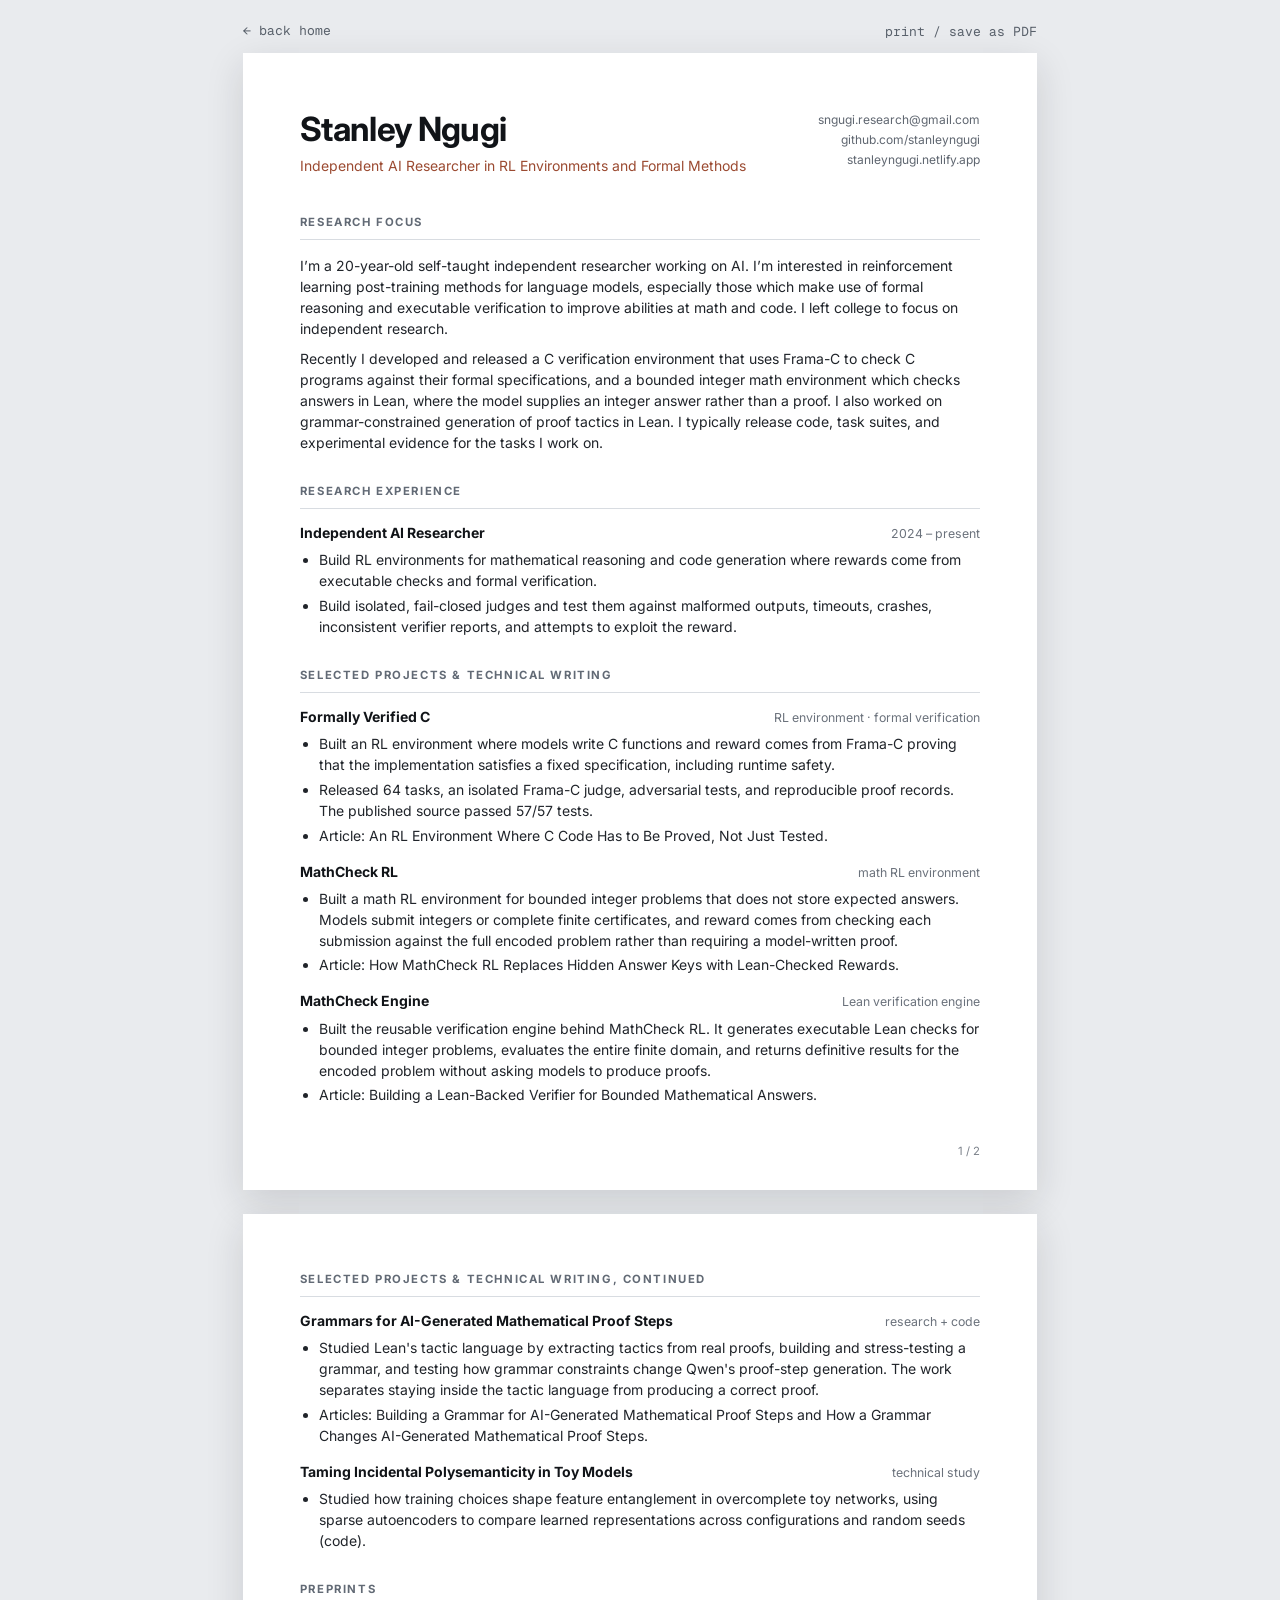
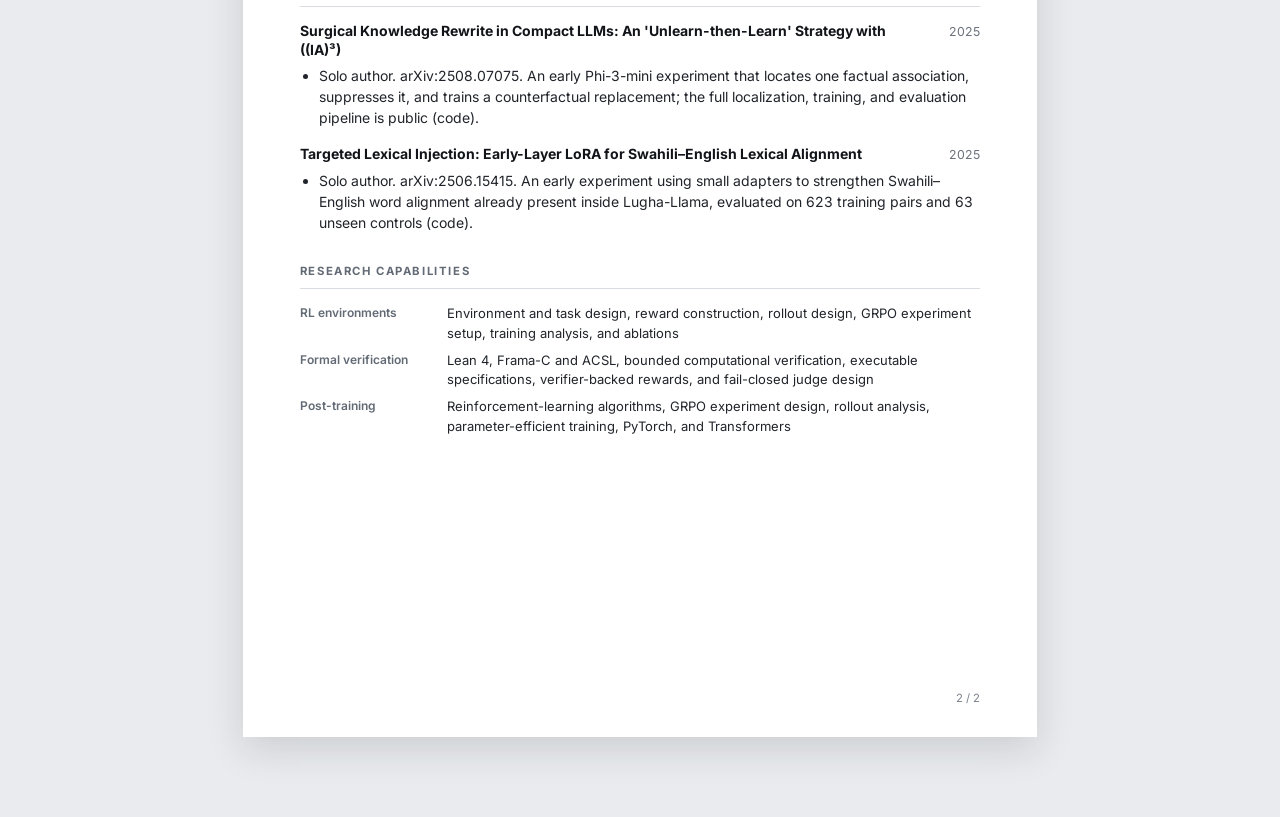
==== cv.html @ ce9c6d9e "Add approved CV introduction and accessible email copy feedback" ====
<!DOCTYPE html>
<html lang="en">
<head>
    <meta charset="UTF-8">
    <meta name="viewport" content="width=device-width, initial-scale=1.0">
    <title>CV - Stanley Ngugi</title>
    <meta name="description" content="Curriculum vitae of Stanley Ngugi, researcher working on AI for formal methods and reinforcement learning environments.">
    <link rel="icon" href="/favicon.svg" type="image/svg+xml">
    <link rel="preconnect" href="https://fonts.googleapis.com">
    <link rel="preconnect" href="https://fonts.gstatic.com" crossorigin>
    <link href="https://fonts.googleapis.com/css2?family=Geist+Mono:wght@400;500;600;700&family=Inter:wght@400;500;600;700&display=swap" rel="stylesheet">
    <link rel="stylesheet" href="/styles.css">
</head>
<body class="cv-body">
    <nav class="cv-toolbar no-print" aria-label="CV actions">
        <a href="/">← back home</a>
        <button class="print-btn" onclick="window.print()">print / save as PDF</button>
    </nav>

    <main class="cv-document">
            <article class="cv-page cv-sheet" data-page="1 / 2">
                <div class="cv-topbar">
                    <div>
                        <div class="cv-name">Stanley Ngugi</div>
                        <div class="cv-role">Independent AI Researcher in RL Environments and Formal Methods</div>
                    </div>
                    <div class="cv-contact">
                        sngugi.research@gmail.com<br>
                        <a href="https://github.com/stanleyngugi">github.com/stanleyngugi</a><br>
                        <a href="https://stanleyngugi.netlify.app">stanleyngugi.netlify.app</a>
                    </div>
                </div>

                <section class="cv-section">
                    <h2>Research Focus</h2>
                    <p>
                        I’m a 20-year-old self-taught independent researcher working on AI. I’m interested in reinforcement learning post-training methods for language models, especially those which make use of formal reasoning and executable verification to improve abilities at math and code. I left college to focus on independent research.
                    </p>
                    <p>
                        Recently I developed and released a C verification environment that uses Frama-C to check C programs against their formal specifications, and a bounded integer math environment which checks answers in Lean, where the model supplies an integer answer rather than a proof. I also worked on grammar-constrained generation of proof tactics in Lean. I typically release code, task suites, and experimental evidence for the tasks I work on.
                    </p>
                </section>

                <section class="cv-section">
                    <h2>Research Experience</h2>
                    <div class="cv-item">
                        <div class="cv-item-head">
                            <span class="cv-item-title">Independent AI Researcher</span>
                            <span class="cv-item-sub">2024 – present</span>
                        </div>
                        <ul>
                            <li>Build RL environments for mathematical reasoning and code generation where rewards come from executable checks and formal verification.</li>
                            <li>Build isolated, fail-closed judges and test them against malformed outputs, timeouts, crashes, inconsistent verifier reports, and attempts to exploit the reward.</li>
                        </ul>
                    </div>
                </section>

                <section class="cv-section">
                    <h2>Selected Projects &amp; Technical Writing</h2>
                    <div class="cv-item">
                        <div class="cv-item-head">
                            <span class="cv-item-title"><a href="https://github.com/stanleyngugi/formally-verified-code-rl">Formally Verified C</a></span>
                            <span class="cv-item-sub">RL environment · formal verification</span>
                        </div>
                        <ul>
                            <li>Built an RL environment where models write C functions and reward comes from Frama-C proving that the implementation satisfies a fixed specification, including runtime safety.</li>
                            <li>Released 64 tasks, an isolated Frama-C judge, adversarial tests, and reproducible proof records. The published source passed 57/57 tests.</li>
                            <li>Article: <a href="https://stanleyngugi.netlify.app/posts/formally-verified-c">An RL Environment Where C Code Has to Be Proved, Not Just Tested</a>.</li>
                        </ul>
                    </div>
                    <div class="cv-item">
                        <div class="cv-item-head">
                            <span class="cv-item-title"><a href="https://github.com/stanleyngugi/mathcheck-rl">MathCheck RL</a></span>
                            <span class="cv-item-sub">math RL environment</span>
                        </div>
                        <ul>
                            <li>Built a math RL environment for bounded integer problems that does not store expected answers. Models submit integers or complete finite certificates, and reward comes from checking each submission against the full encoded problem rather than requiring a model-written proof.</li>
                            <li>Article: <a href="https://stanleyngugi.netlify.app/posts/mathcheck-rl">How MathCheck RL Replaces Hidden Answer Keys with Lean-Checked Rewards</a>.</li>
                        </ul>
                    </div>
                    <div class="cv-item">
                        <div class="cv-item-head">
                            <span class="cv-item-title"><a href="https://github.com/stanleyngugi/mathcheck-engine">MathCheck Engine</a></span>
                            <span class="cv-item-sub">Lean verification engine</span>
                        </div>
                        <ul>
                            <li>Built the reusable verification engine behind MathCheck RL. It generates executable Lean checks for bounded integer problems, evaluates the entire finite domain, and returns definitive results for the encoded problem without asking models to produce proofs.</li>
                            <li>Article: <a href="https://stanleyngugi.netlify.app/posts/mathcheck-engine">Building a Lean-Backed Verifier for Bounded Mathematical Answers</a>.</li>
                        </ul>
                    </div>
                </section>
            </article>

            <article class="cv-page cv-sheet" data-page="2 / 2">
                <section class="cv-section cv-section-first">
                    <h2>Selected Projects &amp; Technical Writing, continued</h2>
                    <div class="cv-item">
                        <div class="cv-item-head">
                            <span class="cv-item-title"><a href="https://github.com/stanleyngugi/ai-proof-grammars">Grammars for AI-Generated Mathematical Proof Steps</a></span>
                            <span class="cv-item-sub">research + code</span>
                        </div>
                        <ul>
                            <li>Studied Lean's tactic language by extracting tactics from real proofs, building and stress-testing a grammar, and testing how grammar constraints change Qwen's proof-step generation. The work separates staying inside the tactic language from producing a correct proof.</li>
                            <li>Articles: <a href="https://stanleyngugi.netlify.app/posts/2026-08-22-lean-tactic-language-cfg.html">Building a Grammar for AI-Generated Mathematical Proof Steps</a> and <a href="https://stanleyngugi.netlify.app/posts/2026-08-22-grammar-constrained-decoding-lean.html">How a Grammar Changes AI-Generated Mathematical Proof Steps</a>.</li>
                        </ul>
                    </div>
                    <div class="cv-item">
                        <div class="cv-item-head">
                            <span class="cv-item-title"><a href="https://stanleyngugi.netlify.app/posts/taming_polysemanticity.html">Taming Incidental Polysemanticity in Toy Models</a></span>
                            <span class="cv-item-sub">technical study</span>
                        </div>
                        <ul>
                            <li>Studied how training choices shape feature entanglement in overcomplete toy networks, using sparse autoencoders to compare learned representations across configurations and random seeds (<a href="https://github.com/stanleyngugi/taming_polysemanticity">code</a>).</li>
                        </ul>
                    </div>
                </section>

                <section class="cv-section">
                    <h2>Preprints</h2>
                    <div class="cv-item">
                        <div class="cv-item-head">
                            <span class="cv-item-title"><a href="https://arxiv.org/abs/2508.07075">Surgical Knowledge Rewrite in Compact LLMs: An 'Unlearn-then-Learn' Strategy with ((IA)³)</a></span>
                            <span class="cv-item-sub">2025</span>
                        </div>
                        <ul>
                            <li><span>Solo author. arXiv:2508.07075.</span> An early Phi-3-mini experiment that locates one factual association, suppresses it, and trains a counterfactual replacement; the full localization, training, and evaluation pipeline is public (<a href="https://github.com/stanleyngugi/surgical_knowledge_editing">code</a>).</li>
                        </ul>
                    </div>
                    <div class="cv-item">
                        <div class="cv-item-head">
                            <span class="cv-item-title"><a href="https://arxiv.org/abs/2506.15415">Targeted Lexical Injection: Early-Layer LoRA for Swahili–English Lexical Alignment</a></span>
                            <span class="cv-item-sub">2025</span>
                        </div>
                        <ul>
                            <li><span>Solo author. arXiv:2506.15415.</span> An early experiment using small adapters to strengthen Swahili–English word alignment already present inside Lugha-Llama, evaluated on 623 training pairs and 63 unseen controls (<a href="https://github.com/stanleyngugi/swahili-lexical-alignment">code</a>).</li>
                        </ul>
                    </div>
                </section>

                <section class="cv-section">
                    <h2>Research Capabilities</h2>
                    <dl class="cv-skills">
                        <dt>RL environments</dt>
                        <dd>Environment and task design, reward construction, rollout design, GRPO experiment setup, training analysis, and ablations</dd>
                        <dt>Formal verification</dt>
                        <dd>Lean 4, Frama-C and ACSL, bounded computational verification, executable specifications, verifier-backed rewards, and fail-closed judge design</dd>
                        <dt>Post-training</dt>
                        <dd>Reinforcement-learning algorithms, GRPO experiment design, rollout analysis, parameter-efficient training, PyTorch, and Transformers</dd>
                    </dl>
                </section>

            </article>
    </main>
</body>
</html>
---- styles.css ----
:root {
  --bg: #0B0B10;
  --text: #D3D7E0;
  --bright: #F1F3F8;
  --subtle: #B9BFCC;
  --muted: #82889A;
  --accent: #F78C6C;
  --border: rgba(255, 255, 255, 0.08);
}

[data-theme="light"] {
  --bg: #FAFAF8;
  --text: #2E3742;
  --bright: #0C1016;
  --subtle: #3D4854;
  --muted: #75808D;
  --accent: #C15F3C;
  --border: rgba(0, 0, 0, 0.09);
}

* {
  margin: 0;
  padding: 0;
  box-sizing: border-box;
}

body {
  font-family: 'Geist Mono', 'JetBrains Mono', ui-monospace, monospace;
  background: var(--bg);
  color: var(--text);
  line-height: 1.75;
  font-size: 16px;
}

.container {
  max-width: 720px;
  margin: 0 auto;
  padding: 0 24px;
}

a {
  color: inherit;
  text-decoration: none;
}

::selection {
  background: rgba(247, 140, 108, 0.25);
}

/* ---------- Header ---------- */
header {
  padding: 36px 0 0;
}

.header-inner {
  display: flex;
  justify-content: space-between;
  align-items: center;
}

.logo {
  font-size: 16px;
  font-weight: 600;
  letter-spacing: -0.02em;
}

.logo span {
  color: var(--accent);
}

.theme-btn {
  background: none;
  border: none;
  color: var(--muted);
  cursor: pointer;
  width: 32px;
  height: 32px;
  display: flex;
  align-items: center;
  justify-content: center;
}

.theme-btn:hover {
  color: var(--text);
}

.theme-btn svg {
  width: 17px;
  height: 17px;
}

.theme-btn .sun { display: none; }
.theme-btn .moon { display: block; }
[data-theme="light"] .theme-btn .sun { display: block; }
[data-theme="light"] .theme-btn .moon { display: none; }

/* ---------- Main ---------- */
main {
  padding: 72px 0 100px;
}

.intro h1 {
  font-size: 27px;
  font-weight: 700;
  letter-spacing: -0.03em;
  line-height: 1.35;
  color: var(--bright);
  margin-bottom: 20px;
}

.intro p {
  font-size: 16.5px;
  line-height: 1.8;
  margin-bottom: 14px;
}

.links-row {
  margin-top: 26px;
  font-size: 15px;
  display: flex;
  gap: 24px;
  flex-wrap: wrap;
  align-items: center;
}

.links-row a {
  color: var(--muted);
  position: relative;
}

.links-row a:hover {
  color: var(--text);
}

.pill-primary {
  background: rgba(247, 140, 108, 0.08);
  color: var(--text);
  border: 1px solid rgba(247, 140, 108, 0.25);
  font-weight: 600;
  font-size: 14px;
  padding: 6px 12px;
  border-radius: 6px;
  transition: background 0.2s ease, border-color 0.2s ease, color 0.2s ease;
}

.pill-primary:hover {
  background: rgba(247, 140, 108, 0.14);
  border-color: var(--accent);
  color: var(--bright);
}

[data-theme="light"] .pill-primary {
  background: rgba(193, 95, 60, 0.06);
  border-color: rgba(193, 95, 60, 0.22);
}

[data-theme="light"] .pill-primary:hover {
  background: rgba(193, 95, 60, 0.11);
}

.pill-primary::after {
  display: none;
}

.email-contact {
  display: inline-flex;
  align-items: center;
  gap: 8px;
}

.copy-email {
  color: var(--muted);
  background: none;
  border: 0;
  padding: 2px;
  font: inherit;
  font-size: 12px;
  cursor: pointer;
}

.copy-email:focus-visible {
  outline: 2px solid var(--accent);
  outline-offset: 3px;
}

.visually-hidden {
  position: absolute;
  width: 1px;
  height: 1px;
  padding: 0;
  margin: -1px;
  overflow: hidden;
  clip-path: inset(50%);
  white-space: nowrap;
  border: 0;
}

.copy-email:hover {
  color: var(--accent);
}

.nav-cv {
  font-size: 14px;
  color: var(--subtle);
  margin-right: 10px;
}

.nav-cv:hover {
  color: var(--accent);
}

/* t3-style animated underline */
.links-row a::after,
.row-link::after {
  content: '';
  position: absolute;
  left: 0;
  bottom: -2px;
  height: 1px;
  width: 0;
  background: var(--accent);
  transition: width 0.25s ease-out;
}

.links-row a:hover::after,
.row-link:hover::after {
  width: 100%;
}

/* ---------- Sections ---------- */
section.block {
  margin-top: 56px;
  padding-top: 46px;
  border-top: 1px solid var(--border);
}

.block-title {
  font-size: 13px;
  font-weight: 600;
  text-transform: uppercase;
  letter-spacing: 0.14em;
  color: var(--muted);
  margin-bottom: 20px;
}

.block-title a:hover {
  color: var(--text);
}

/* ---------- t3-style list rows ---------- */
.entry {
  display: block;
  padding: 16px 0;
  border-bottom: 1px solid var(--border);
}

.entry:last-of-type {
  border-bottom: none;
}

.entry-top {
  display: flex;
  justify-content: space-between;
  align-items: baseline;
  gap: 20px;
}

.entry-title {
  font-size: 16.5px;
  font-weight: 600;
  color: var(--bright);
  line-height: 1.5;
  transition: color 0.15s ease;
}

.entry:hover .entry-title {
  color: var(--accent);
}

.entry-date {
  font-size: 13.5px;
  color: var(--muted);
  white-space: nowrap;
  flex-shrink: 0;
}

.entry-desc {
  font-size: 14.5px;
  color: var(--muted);
  line-height: 1.65;
  margin-top: 6px;
  max-width: 58ch;
}

.more-link {
  display: inline-block;
  margin-top: 18px;
  font-size: 14px;
  color: var(--muted);
  position: relative;
}

.more-link::after {
  content: '';
  position: absolute;
  left: 0;
  bottom: -2px;
  height: 1px;
  width: 0;
  background: var(--accent);
  transition: width 0.25s ease-out;
}

.more-link:hover {
  color: var(--text);
}

.more-link:hover::after {
  width: 100%;
}

/* ---------- Article prose (Inter, steipete-style reading) ---------- */
.back-link {
  display: inline-block;
  color: var(--muted);
  font-size: 14.5px;
  margin-bottom: 40px;
}

.back-link:hover {
  color: var(--accent);
}

.article-header h1 {
  font-family: 'Inter', system-ui, sans-serif;
  font-size: 34px;
  font-weight: 700;
  line-height: 1.25;
  letter-spacing: -0.022em;
  color: var(--bright);
  margin-bottom: 16px;
}

.prose {
  font-family: 'Inter', system-ui, sans-serif;
  font-size: 18px;
  line-height: 1.8;
  color: var(--text);
}

.prose h2 {
  font-family: 'Geist Mono', monospace;
  font-size: 19px;
  font-weight: 600;
  letter-spacing: -0.01em;
  margin: 48px 0 16px;
  color: var(--bright);
}

.prose h3 {
  font-family: 'Geist Mono', monospace;
  font-size: 16px;
  font-weight: 600;
  margin: 34px 0 12px;
  color: var(--bright);
}

.prose p {
  margin-bottom: 20px;
}

.prose ul, .prose ol {
  margin: 0 0 20px 26px;
}

.prose li {
  margin-bottom: 6px;
}

.prose code {
  font-family: 'Geist Mono', monospace;
  font-size: 0.82em;
  background: rgba(127,127,140,0.14);
  border-radius: 4px;
  padding: 1px 6px;
}

.prose pre {
  background: rgba(127,127,140,0.10);
  border-radius: 10px;
  padding: 20px;
  overflow-x: auto;
  margin-bottom: 20px;
}

.prose pre code {
  background: none;
  padding: 0;
  font-size: 0.85em;
}

.prose blockquote {
  border-left: 2px solid var(--accent);
  padding-left: 20px;
  color: var(--muted);
  margin: 0 0 20px;
  font-style: italic;
}

.prose a {
  color: var(--accent);
}

.prose a:hover {
  text-decoration: underline;
}

/* distill-style artifacts */
.tldr-box {
  border-left: 3px solid var(--accent);
  background: rgba(127, 127, 140, 0.08);
  border-radius: 0 8px 8px 0;
  padding: 20px 24px;
  margin-bottom: 28px;
}

.tldr-box .tldr-label {
  font-family: 'Geist Mono', monospace;
  font-size: 12px;
  font-weight: 600;
  text-transform: uppercase;
  letter-spacing: 0.14em;
  color: var(--accent);
  margin-bottom: 8px;
}

.tldr-box p {
  margin: 0;
  font-size: 16.5px;
  line-height: 1.7;
}

.table-wrap {
  overflow-x: auto;
  margin: 24px 0 28px;
}

.prose table {
  width: 100%;
  border-collapse: collapse;
  font-family: 'Inter', system-ui, sans-serif;
  font-size: 14.5px;
  line-height: 1.5;
}

.prose th {
  text-align: left;
  font-weight: 600;
  color: var(--bright);
  padding: 10px 12px;
  border-bottom: 2px solid var(--border);
  white-space: nowrap;
}

.prose td {
  padding: 9px 12px;
  border-bottom: 1px solid var(--border);
}

.prose tbody tr:last-child td {
  border-bottom: none;
}

.prose tbody tr:hover {
  background: rgba(127, 127, 140, 0.06);
}

.prose strong {
  color: var(--bright);
  font-weight: 600;
}

.prose li::marker {
  color: var(--muted);
}

/* cite this post */
.cite-box {
  border: 1px solid var(--border);
  border-radius: 8px;
  margin: 30px 0;
  padding: 14px 18px 16px;
}

.cite-box .cite-label {
  font-family: 'Geist Mono', monospace;
  font-size: 12px;
  font-weight: 600;
  text-transform: uppercase;
  letter-spacing: 0.1em;
  color: var(--muted);
  margin-bottom: 10px;
}

.cite-box pre {
  background: none;
  border: none;
  margin: 0;
  padding: 0;
  font-size: 12.5px;
  line-height: 1.6;
  overflow-x: auto;
}

.cite-box pre code {
  background: none;
  border: none;
  padding: 0;
}

/* references */
.prose .refs p {
  font-size: 15px;
  line-height: 1.65;
  margin-bottom: 12px;
}

/* ---------- CV ---------- */
.cv-body {
  background: #e9ebee;
  color: #20242a;
  font-family: 'Inter', system-ui, sans-serif;
  line-height: 1.45;
}

.cv-toolbar {
  width: 210mm;
  max-width: calc(100% - 32px);
  margin: 22px auto 12px;
  display: flex;
  align-items: center;
  justify-content: space-between;
  color: #59616b;
  font-family: 'Geist Mono', ui-monospace, monospace;
  font-size: 13px;
}

.cv-toolbar a:hover,
.cv-toolbar .print-btn:hover {
  color: #111418;
}

.cv-document {
  padding: 0 0 56px;
}

.cv-sheet {
  position: relative;
  width: 210mm;
  min-height: 297mm;
  margin: 0 auto 24px;
  padding: 15mm 15mm 18mm;
  background: #fff;
  color: #20242a;
  box-shadow: 0 12px 36px rgba(25, 30, 38, 0.14);
}

.cv-sheet::after {
  content: attr(data-page);
  position: absolute;
  right: 15mm;
  bottom: 8mm;
  color: #7b818a;
  font-size: 8.5pt;
}

.cv-page {
  font-size: 10.5pt;
  line-height: 1.5;
}

.cv-topbar {
  display: flex;
  justify-content: space-between;
  gap: 20px;
  margin-bottom: 10mm;
}

.cv-name {
  font-family: 'Inter', system-ui, sans-serif;
  font-size: 25pt;
  font-weight: 700;
  letter-spacing: -0.02em;
  color: #111418;
  line-height: 1.15;
}

.cv-role {
  color: #9b4a31;
  font-size: 10.5pt;
  margin-top: 2mm;
}

.cv-contact {
  color: #5f6670;
  font-size: 9pt;
  line-height: 1.7;
  text-align: right;
}

.cv-contact a:hover {
  color: #9b4a31;
}

.cv-section {
  margin-top: 8mm;
}

.cv-section > p + p {
  margin-top: 2.5mm;
}

.cv-section-first {
  margin-top: 0;
}

.cv-section > h2 {
  font-size: 8.5pt;
  font-weight: 700;
  text-transform: uppercase;
  letter-spacing: 0.14em;
  color: #626a75;
  padding-bottom: 2mm;
  border-bottom: 1px solid #d8dce1;
  margin-bottom: 4mm;
}

.cv-item {
  margin-bottom: 4.5mm;
  break-inside: avoid;
}

.cv-item-head {
  display: flex;
  justify-content: space-between;
  gap: 16px;
  align-items: baseline;
}

.cv-item-title {
  font-weight: 700;
  color: #111418;
  line-height: 1.35;
}

.cv-item-title a:hover {
  color: #9b4a31;
}

.cv-item-sub {
  color: #6b727c;
  white-space: nowrap;
  font-size: 9.25pt;
  margin-left: 4mm;
}

.cv-item ul {
  margin: 1.5mm 0 0 5mm;
}

.cv-item li {
  margin-bottom: 1mm;
}

.cv-skills {
  display: grid;
  grid-template-columns: 34mm 1fr;
  gap: 2mm 5mm;
}

.cv-skills dt {
  color: #626a75;
  font-size: 9pt;
  font-weight: 600;
}

.cv-skills dd {
  font-size: 9.75pt;
}

.print-btn {
  background: none;
  color: inherit;
  border: none;
  font-family: inherit;
  font-size: inherit;
  cursor: pointer;
  position: relative;
}

.print-btn:hover {
  color: var(--accent);
}

@media print {
  @page {
    size: A4;
    margin: 0;
  }

  body {
    background: #fff !important;
    font-family: 'Inter', system-ui, sans-serif !important;
  }

  header, footer, .no-print {
    display: none !important;
  }

  .cv-document {
    padding: 0 !important;
  }

  .cv-sheet {
    width: 210mm;
    height: 297mm;
    min-height: 297mm;
    margin: 0;
    box-shadow: none;
    break-after: page;
    page-break-after: always;
  }

  .cv-sheet:last-child {
    break-after: auto;
    page-break-after: auto;
  }
}

/* ---------- Footer ---------- */
footer {
  padding: 30px 0 40px;
  font-size: 13.5px;
  color: var(--muted);
}

footer a {
  position: relative;
}

footer a:hover {
  color: var(--text);
}

/* ---------- Responsive ---------- */
@media (max-width: 640px) {
  body {
    font-size: 15px;
  }

  main {
    padding: 52px 0 80px;
  }

  section.block {
    margin-top: 46px;
    padding-top: 38px;
  }

  .intro h1 {
    font-size: 23px;
  }

  .entry-top {
    flex-direction: column;
    gap: 2px;
  }

  .article-header h1 {
    font-size: 27px;
  }

  .prose {
    font-size: 16.5px;
  }

  .cv-topbar {
    flex-direction: column;
  }

  .cv-contact {
    text-align: left;
  }

  .cv-item-head {
    flex-direction: column;
    gap: 1px;
  }

  .cv-item-sub {
    margin-left: 0;
  }
}

@media screen and (max-width: 860px) {
  .cv-toolbar {
    max-width: calc(100% - 32px);
    margin-top: 16px;
  }

  .cv-document {
    padding: 0 0 28px;
  }

  .cv-sheet {
    width: calc(100% - 16px);
    min-height: 0;
    margin-bottom: 12px;
    padding: 28px 24px 44px;
  }

  .cv-sheet::after {
    right: 24px;
    bottom: 16px;
  }

  .cv-topbar {
    gap: 16px;
    margin-bottom: 30px;
  }

  .cv-section {
    margin-top: 28px;
  }

  .cv-section-first {
    margin-top: 0;
  }
}

/* CFG research articles: readable figures, navigation, and code on small screens. */
.cfg-article .article-contents {
  padding: 16px 20px;
  border: 1px solid var(--border);
  border-radius: 8px;
  margin: 28px 0;
  font-size: 15px;
}
.cfg-article .article-contents summary { cursor: pointer; color: var(--bright); font-weight: 600; }
.cfg-article .article-contents nav { margin-top: 14px; }
.cfg-article .article-contents ul { margin-bottom: 0; }
.cfg-article figure { margin: 30px 0; }
.cfg-article figure img { display: block; width: 100%; height: auto; border-radius: 10px; }
.cfg-article figcaption { margin-top: 12px; font-size: 14px; line-height: 1.65; color: var(--subtle); }
.cfg-article .table-wrap:focus-visible,
.cfg-article summary:focus-visible { outline: 2px solid var(--accent); outline-offset: 4px; }
.cfg-article .codehilite { margin-bottom: 24px; }
.cfg-article pre { font-size: 15px; line-height: 1.6; tab-size: 4; }
.cfg-article .codehilite .k, .cfg-article .codehilite .kn { color: var(--accent); }
.cfg-article .codehilite .s, .cfg-article .codehilite .s1, .cfg-article .codehilite .s2 { color: #87cbb0; }
.cfg-article .codehilite .c, .cfg-article .codehilite .c1 { color: var(--muted); }
[data-theme="light"] .cfg-article .codehilite .s,
[data-theme="light"] .cfg-article .codehilite .s1,
[data-theme="light"] .cfg-article .codehilite .s2 { color: #236547; }
.cfg-article h1, .cfg-article p, .cfg-article td { overflow-wrap: anywhere; }
.cfg-article h2 { scroll-margin-top: 24px; }
.cfg-article .article-artifacts { margin-top: 30px; font-size: 15px; }
@media (max-width: 560px) {
  .cfg-article pre { padding: 14px; font-size: 13px; }
  .cfg-article figure { overflow-x: auto; }
  .cfg-article figure img { min-width: 520px; }
  .cfg-article .article-header h1 { font-size: 28px; }
}
.cfg-article .article-header .entry-date { white-space: normal; }
.cfg-article pre code { font-size: inherit; }
.mathcheck-article .mermaid { overflow-x: auto; font-size: 14px; }
.mathcheck-article .mermaid svg { display: block; max-width: 100%; height: auto; margin: auto; }
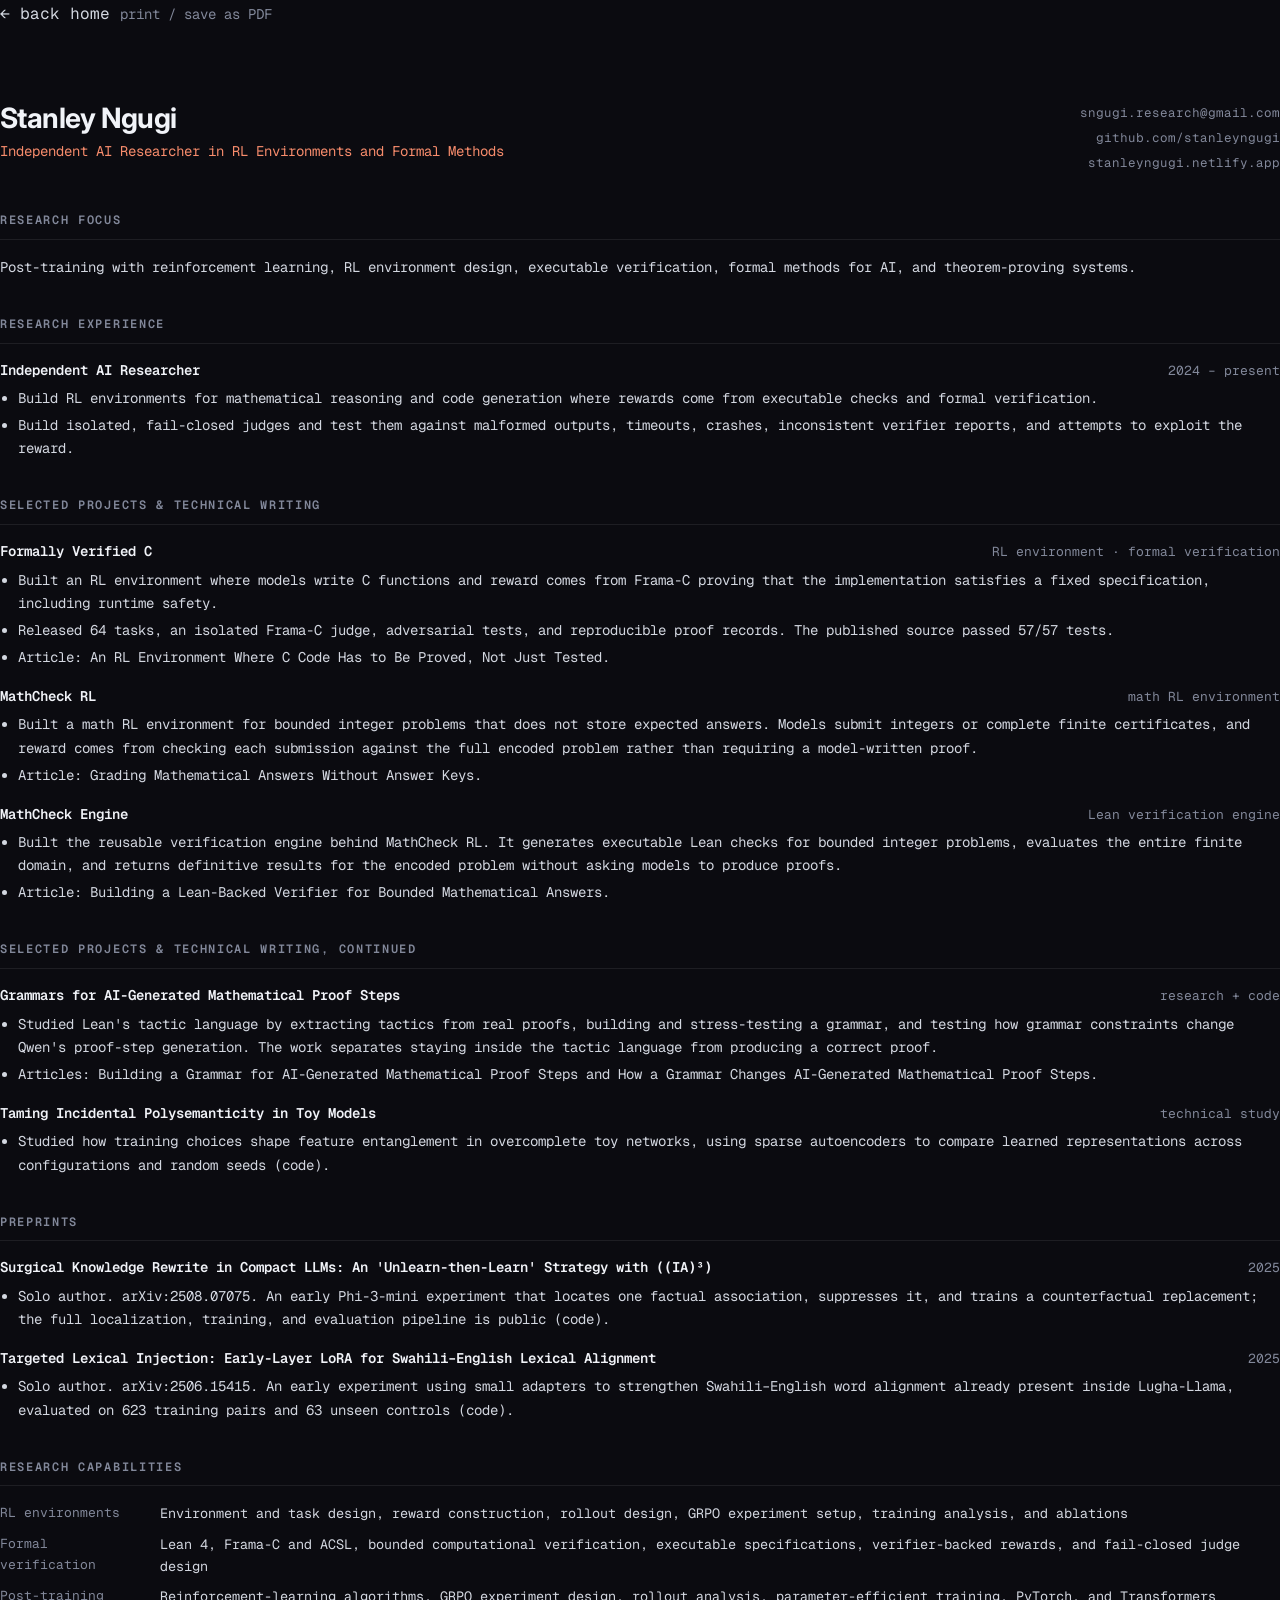
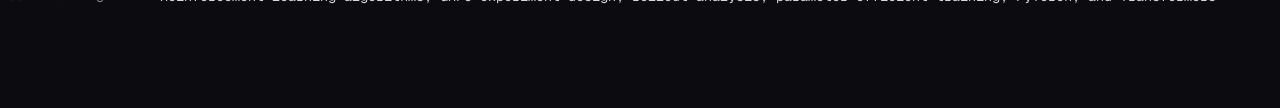
==== commit 92ee7111: "Sync current upstream CV and align MathCheck RL article title" ====
--- a/cv.html
+++ b/cv.html
@@ -34,10 +34,8 @@
                 <section class="cv-section">
                     <h2>Research Focus</h2>
                     <p>
-                        I’m a 20-year-old self-taught independent researcher working on AI. I’m interested in reinforcement learning post-training methods for language models, especially those which make use of formal reasoning and executable verification to improve abilities at math and code. I left college to focus on independent research.
-                    </p>
-                    <p>
-                        Recently I developed and released a C verification environment that uses Frama-C to check C programs against their formal specifications, and a bounded integer math environment which checks answers in Lean, where the model supplies an integer answer rather than a proof. I also worked on grammar-constrained generation of proof tactics in Lean. I typically release code, task suites, and experimental evidence for the tasks I work on.
+                        Post-training with reinforcement learning, RL environment design, executable
+                        verification, formal methods for AI, and theorem-proving systems.
                     </p>
                 </section>
 
@@ -75,7 +73,7 @@
                         </div>
                         <ul>
                             <li>Built a math RL environment for bounded integer problems that does not store expected answers. Models submit integers or complete finite certificates, and reward comes from checking each submission against the full encoded problem rather than requiring a model-written proof.</li>
-                            <li>Article: <a href="https://stanleyngugi.netlify.app/posts/mathcheck-rl">How MathCheck RL Replaces Hidden Answer Keys with Lean-Checked Rewards</a>.</li>
+                            <li>Article: <a href="https://stanleyngugi.netlify.app/posts/mathcheck-rl">Grading Mathematical Answers Without Answer Keys</a>.</li>
                         </ul>
                     </div>
                     <div class="cv-item">
--- a/styles.css
+++ b/styles.css
@@ -133,66 +133,26 @@
 }
 
 .pill-primary {
-  background: rgba(247, 140, 108, 0.08);
-  color: var(--text);
-  border: 1px solid rgba(247, 140, 108, 0.25);
-  font-weight: 600;
-  font-size: 14px;
-  padding: 6px 12px;
-  border-radius: 6px;
-  transition: background 0.2s ease, border-color 0.2s ease, color 0.2s ease;
+  background: var(--accent);
+  color: #0B0B10;
+  font-weight: 700;
+  font-size: 16px;
+  padding: 11px 24px;
+  border-radius: 8px;
 }
 
 .pill-primary:hover {
-  background: rgba(247, 140, 108, 0.14);
-  border-color: var(--accent);
-  color: var(--bright);
-}
-
-[data-theme="light"] .pill-primary {
-  background: rgba(193, 95, 60, 0.06);
-  border-color: rgba(193, 95, 60, 0.22);
-}
-
-[data-theme="light"] .pill-primary:hover {
-  background: rgba(193, 95, 60, 0.11);
+  opacity: 0.88;
 }
 
 .pill-primary::after {
   display: none;
 }
 
-.email-contact {
-  display: inline-flex;
-  align-items: center;
-  gap: 8px;
-}
-
 .copy-email {
-  color: var(--muted);
-  background: none;
-  border: 0;
-  padding: 2px;
-  font: inherit;
-  font-size: 12px;
-  cursor: pointer;
-}
-
-.copy-email:focus-visible {
-  outline: 2px solid var(--accent);
-  outline-offset: 3px;
-}
-
-.visually-hidden {
-  position: absolute;
-  width: 1px;
-  height: 1px;
-  padding: 0;
-  margin: -1px;
-  overflow: hidden;
-  clip-path: inset(50%);
-  white-space: nowrap;
-  border: 0;
+  color: var(--text);
+  cursor: copy;
+  position: relative;
 }
 
 .copy-email:hover {
@@ -526,118 +486,61 @@
 }
 
 /* ---------- CV ---------- */
-.cv-body {
-  background: #e9ebee;
-  color: #20242a;
-  font-family: 'Inter', system-ui, sans-serif;
-  line-height: 1.45;
-}
-
-.cv-toolbar {
-  width: 210mm;
-  max-width: calc(100% - 32px);
-  margin: 22px auto 12px;
-  display: flex;
-  align-items: center;
-  justify-content: space-between;
-  color: #59616b;
-  font-family: 'Geist Mono', ui-monospace, monospace;
-  font-size: 13px;
-}
-
-.cv-toolbar a:hover,
-.cv-toolbar .print-btn:hover {
-  color: #111418;
-}
-
-.cv-document {
-  padding: 0 0 56px;
-}
-
-.cv-sheet {
-  position: relative;
-  width: 210mm;
-  min-height: 297mm;
-  margin: 0 auto 24px;
-  padding: 15mm 15mm 18mm;
-  background: #fff;
-  color: #20242a;
-  box-shadow: 0 12px 36px rgba(25, 30, 38, 0.14);
-}
-
-.cv-sheet::after {
-  content: attr(data-page);
-  position: absolute;
-  right: 15mm;
-  bottom: 8mm;
-  color: #7b818a;
-  font-size: 8.5pt;
-}
-
 .cv-page {
-  font-size: 10.5pt;
-  line-height: 1.5;
+  font-size: 14px;
+  line-height: 1.65;
 }
 
 .cv-topbar {
   display: flex;
   justify-content: space-between;
   gap: 20px;
-  margin-bottom: 10mm;
+  margin-bottom: 36px;
 }
 
 .cv-name {
   font-family: 'Inter', system-ui, sans-serif;
-  font-size: 25pt;
+  font-size: 28px;
   font-weight: 700;
   letter-spacing: -0.02em;
-  color: #111418;
-  line-height: 1.15;
+  color: var(--bright);
+  line-height: 1.3;
 }
 
 .cv-role {
-  color: #9b4a31;
-  font-size: 10.5pt;
-  margin-top: 2mm;
+  color: var(--accent);
+  font-size: 14px;
+  margin-top: 4px;
 }
 
 .cv-contact {
-  color: #5f6670;
-  font-size: 9pt;
-  line-height: 1.7;
+  color: var(--muted);
+  font-size: 12.5px;
+  line-height: 2;
   text-align: right;
 }
 
 .cv-contact a:hover {
-  color: #9b4a31;
+  color: var(--accent);
 }
 
 .cv-section {
-  margin-top: 8mm;
-}
-
-.cv-section > p + p {
-  margin-top: 2.5mm;
-}
-
-.cv-section-first {
-  margin-top: 0;
+  margin-top: 36px;
 }
 
 .cv-section > h2 {
-  font-size: 8.5pt;
-  font-weight: 700;
+  font-size: 12px;
+  font-weight: 600;
   text-transform: uppercase;
   letter-spacing: 0.14em;
-  color: #626a75;
-  padding-bottom: 2mm;
-  border-bottom: 1px solid #d8dce1;
-  margin-bottom: 4mm;
+  color: var(--muted);
+  padding-bottom: 8px;
+  border-bottom: 1px solid var(--border);
+  margin-bottom: 16px;
 }
 
 .cv-item {
-  margin-bottom: 4.5mm;
-  break-inside: avoid;
+  margin-bottom: 17px;
 }
 
 .cv-item-head {
@@ -648,52 +551,50 @@
 }
 
 .cv-item-title {
-  font-weight: 700;
-  color: #111418;
-  line-height: 1.35;
+  font-weight: 600;
+  color: var(--bright);
+  line-height: 1.5;
 }
 
 .cv-item-title a:hover {
-  color: #9b4a31;
+  color: var(--accent);
 }
 
 .cv-item-sub {
-  color: #6b727c;
+  color: var(--muted);
   white-space: nowrap;
-  font-size: 9.25pt;
-  margin-left: 4mm;
+  font-size: 13px;
 }
 
 .cv-item ul {
-  margin: 1.5mm 0 0 5mm;
+  margin: 6px 0 0 18px;
 }
 
 .cv-item li {
-  margin-bottom: 1mm;
+  margin-bottom: 4px;
 }
 
 .cv-skills {
   display: grid;
-  grid-template-columns: 34mm 1fr;
-  gap: 2mm 5mm;
+  grid-template-columns: 140px 1fr;
+  gap: 8px 20px;
 }
 
 .cv-skills dt {
-  color: #626a75;
-  font-size: 9pt;
-  font-weight: 600;
+  color: var(--muted);
+  font-size: 13px;
 }
 
 .cv-skills dd {
-  font-size: 9.75pt;
+  font-size: 13.5px;
 }
 
 .print-btn {
   background: none;
-  color: inherit;
+  color: var(--muted);
   border: none;
   font-family: inherit;
-  font-size: inherit;
+  font-size: 14px;
   cursor: pointer;
   position: relative;
 }
@@ -705,11 +606,14 @@
 @media print {
   @page {
     size: A4;
-    margin: 0;
+    margin: 15mm;
   }
 
   body {
     background: #fff !important;
+    color: #111 !important;
+    font-size: 11px;
+    line-height: 1.55;
     font-family: 'Inter', system-ui, sans-serif !important;
   }
 
@@ -717,23 +621,30 @@
     display: none !important;
   }
 
-  .cv-document {
+  main {
     padding: 0 !important;
   }
 
-  .cv-sheet {
-    width: 210mm;
-    height: 297mm;
-    min-height: 297mm;
-    margin: 0;
-    box-shadow: none;
-    break-after: page;
-    page-break-after: always;
-  }
-
-  .cv-sheet:last-child {
-    break-after: auto;
-    page-break-after: auto;
+  .cv-name, .cv-item-title, .article-header h1 {
+    color: #000 !important;
+  }
+
+  .cv-section > h2 {
+    color: #555 !important;
+    border-color: #ccc;
+  }
+
+  .cv-contact, .cv-item-sub, .cv-role, .cv-skills dt {
+    color: #666 !important;
+  }
+
+  a {
+    color: #111 !important;
+    text-decoration: none !important;
+  }
+
+  .cv-section {
+    break-inside: avoid;
   }
 }
 
@@ -796,83 +707,16 @@
     flex-direction: column;
     gap: 1px;
   }
-
-  .cv-item-sub {
-    margin-left: 0;
-  }
-}
-
-@media screen and (max-width: 860px) {
-  .cv-toolbar {
-    max-width: calc(100% - 32px);
-    margin-top: 16px;
-  }
-
-  .cv-document {
-    padding: 0 0 28px;
-  }
-
-  .cv-sheet {
-    width: calc(100% - 16px);
-    min-height: 0;
-    margin-bottom: 12px;
-    padding: 28px 24px 44px;
-  }
-
-  .cv-sheet::after {
-    right: 24px;
-    bottom: 16px;
-  }
-
-  .cv-topbar {
-    gap: 16px;
-    margin-bottom: 30px;
-  }
-
-  .cv-section {
-    margin-top: 28px;
-  }
-
-  .cv-section-first {
-    margin-top: 0;
-  }
-}
-
-/* CFG research articles: readable figures, navigation, and code on small screens. */
-.cfg-article .article-contents {
-  padding: 16px 20px;
-  border: 1px solid var(--border);
-  border-radius: 8px;
-  margin: 28px 0;
-  font-size: 15px;
-}
-.cfg-article .article-contents summary { cursor: pointer; color: var(--bright); font-weight: 600; }
-.cfg-article .article-contents nav { margin-top: 14px; }
-.cfg-article .article-contents ul { margin-bottom: 0; }
-.cfg-article figure { margin: 30px 0; }
-.cfg-article figure img { display: block; width: 100%; height: auto; border-radius: 10px; }
-.cfg-article figcaption { margin-top: 12px; font-size: 14px; line-height: 1.65; color: var(--subtle); }
-.cfg-article .table-wrap:focus-visible,
-.cfg-article summary:focus-visible { outline: 2px solid var(--accent); outline-offset: 4px; }
-.cfg-article .codehilite { margin-bottom: 24px; }
-.cfg-article pre { font-size: 15px; line-height: 1.6; tab-size: 4; }
-.cfg-article .codehilite .k, .cfg-article .codehilite .kn { color: var(--accent); }
-.cfg-article .codehilite .s, .cfg-article .codehilite .s1, .cfg-article .codehilite .s2 { color: #87cbb0; }
-.cfg-article .codehilite .c, .cfg-article .codehilite .c1 { color: var(--muted); }
-[data-theme="light"] .cfg-article .codehilite .s,
-[data-theme="light"] .cfg-article .codehilite .s1,
-[data-theme="light"] .cfg-article .codehilite .s2 { color: #236547; }
-.cfg-article h1, .cfg-article p, .cfg-article td { overflow-wrap: anywhere; }
-.cfg-article h2 { scroll-margin-top: 24px; }
-.cfg-article .article-artifacts { margin-top: 30px; font-size: 15px; }
-@media (max-width: 560px) {
-  .cfg-article pre { padding: 14px; font-size: 13px; }
-  .cfg-article figure { overflow-x: auto; }
-  .cfg-article figure img { min-width: 520px; }
-  .cfg-article .article-header h1 { font-size: 28px; }
-}
-.cfg-article .article-header .entry-date { white-space: normal; }
-.cfg-article pre code { font-size: inherit; }
-.mathcheck-article .mermaid { overflow-x: auto; font-size: 14px; }
-.mathcheck-article .mermaid svg { display: block; max-width: 100%; height: auto; margin: auto; }
-
+}
+
+/* MathCheck article navigation; scoped to the research posts. */
+.mathcheck-article .article-contents { margin: 1.5rem 0 2rem; padding: 1rem; border: 1px solid var(--border); border-radius: 6px; }
+.mathcheck-article .article-contents summary { cursor: pointer; font-weight: 600; }
+.mathcheck-article .article-contents ul { margin-bottom: 0; }
+.mathcheck-article .table-wrap { overflow-x: auto; max-width: 100%; }
+.mathcheck-article pre { overflow-x: auto; }
+
+/* Native MathML keeps formulas readable without a script dependency. */
+.mathcheck-article .math-display { max-width: 100%; overflow-x: auto; padding: 0.5rem 0; margin-bottom: 20px; }
+.mathcheck-article .math-display math { display: block; width: max-content; margin: 0.5rem auto; }
+.mathcheck-article .article-header .entry-date { white-space: normal; }
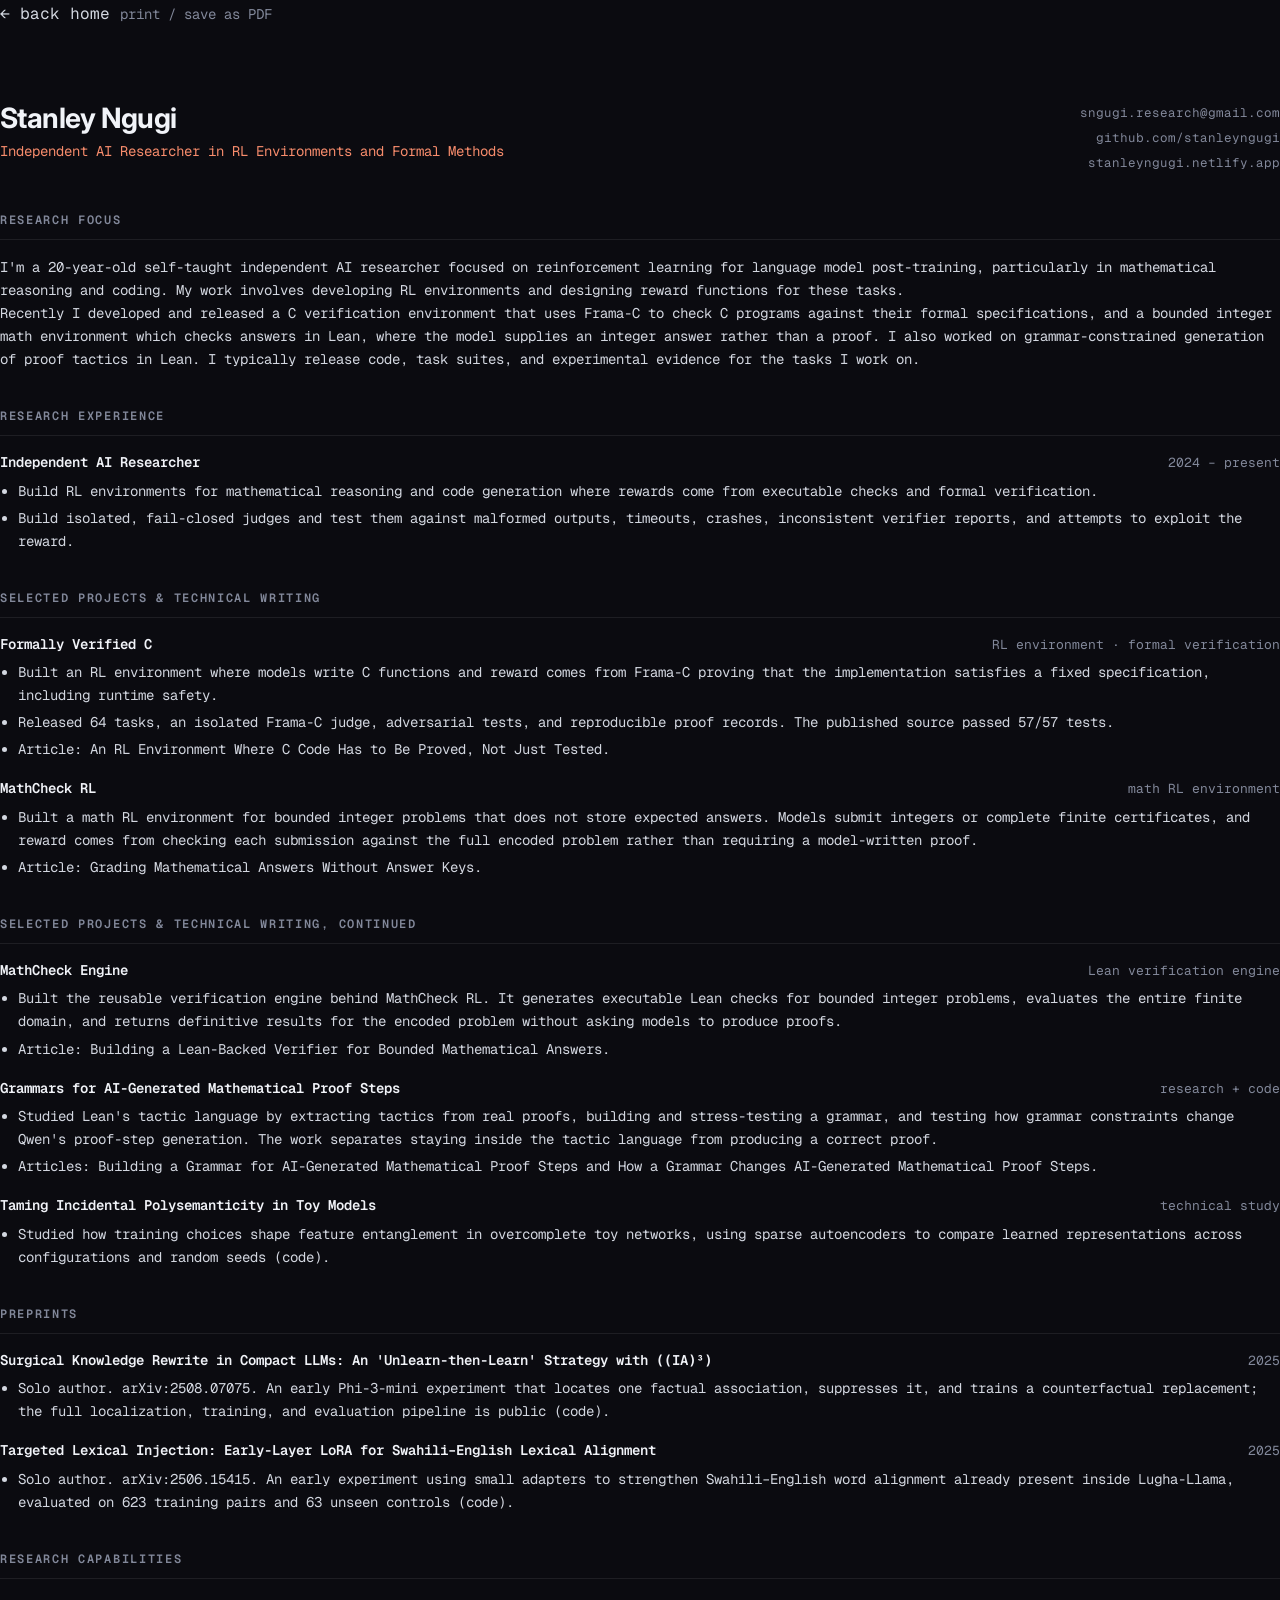
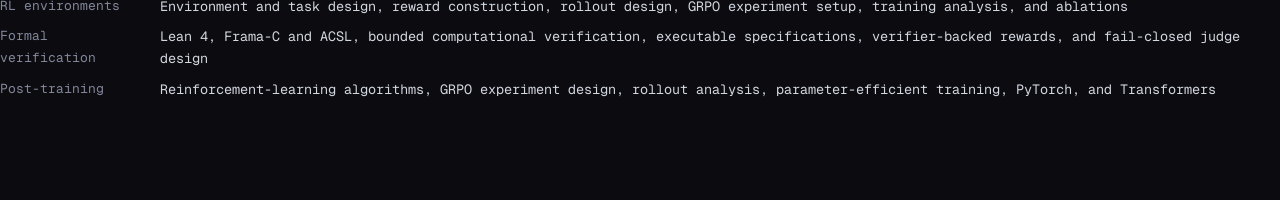
==== commit cb280267: "Update CV introduction to focus on RL post-training for math and code" ====
--- a/cv.html
+++ b/cv.html
@@ -10,6 +10,11 @@
     <link rel="preconnect" href="https://fonts.gstatic.com" crossorigin>
     <link href="https://fonts.googleapis.com/css2?family=Geist+Mono:wght@400;500;600;700&family=Inter:wght@400;500;600;700&display=swap" rel="stylesheet">
     <link rel="stylesheet" href="/styles.css">
+    <meta name="author" content="Stanley Ngugi">
+    <link rel="canonical" href="https://stanleyngugi.netlify.app/cv">
+    <meta property="og:title" content="CV - Stanley Ngugi">
+    <meta property="og:type" content="profile">
+    <meta property="og:url" content="https://stanleyngugi.netlify.app/cv">
 </head>
 <body class="cv-body">
     <nav class="cv-toolbar no-print" aria-label="CV actions">
@@ -21,7 +26,7 @@
             <article class="cv-page cv-sheet" data-page="1 / 2">
                 <div class="cv-topbar">
                     <div>
-                        <div class="cv-name">Stanley Ngugi</div>
+                        <h1 class="cv-name">Stanley Ngugi</h1>
                         <div class="cv-role">Independent AI Researcher in RL Environments and Formal Methods</div>
                     </div>
                     <div class="cv-contact">
@@ -34,8 +39,13 @@
                 <section class="cv-section">
                     <h2>Research Focus</h2>
                     <p>
-                        Post-training with reinforcement learning, RL environment design, executable
-                        verification, formal methods for AI, and theorem-proving systems.
+                        I'm a 20-year-old self-taught independent AI researcher focused on
+                        reinforcement learning for language model post-training, particularly
+                        in mathematical reasoning and coding. My work involves developing
+                        RL environments and designing reward functions for these tasks.
+                    </p>
+                    <p>
+                        Recently I developed and released a C verification environment that uses Frama-C to check C programs against their formal specifications, and a bounded integer math environment which checks answers in Lean, where the model supplies an integer answer rather than a proof. I also worked on grammar-constrained generation of proof tactics in Lean. I typically release code, task suites, and experimental evidence for the tasks I work on.
                     </p>
                 </section>
 
@@ -76,6 +86,12 @@
                             <li>Article: <a href="https://stanleyngugi.netlify.app/posts/mathcheck-rl">Grading Mathematical Answers Without Answer Keys</a>.</li>
                         </ul>
                     </div>
+                </section>
+            </article>
+
+            <article class="cv-page cv-sheet" data-page="2 / 2">
+                <section class="cv-section cv-section-first">
+                    <h2>Selected Projects &amp; Technical Writing, continued</h2>
                     <div class="cv-item">
                         <div class="cv-item-head">
                             <span class="cv-item-title"><a href="https://github.com/stanleyngugi/mathcheck-engine">MathCheck Engine</a></span>
@@ -86,12 +102,6 @@
                             <li>Article: <a href="https://stanleyngugi.netlify.app/posts/mathcheck-engine">Building a Lean-Backed Verifier for Bounded Mathematical Answers</a>.</li>
                         </ul>
                     </div>
-                </section>
-            </article>
-
-            <article class="cv-page cv-sheet" data-page="2 / 2">
-                <section class="cv-section cv-section-first">
-                    <h2>Selected Projects &amp; Technical Writing, continued</h2>
                     <div class="cv-item">
                         <div class="cv-item-head">
                             <span class="cv-item-title"><a href="https://github.com/stanleyngugi/ai-proof-grammars">Grammars for AI-Generated Mathematical Proof Steps</a></span>
@@ -99,12 +109,12 @@
                         </div>
                         <ul>
                             <li>Studied Lean's tactic language by extracting tactics from real proofs, building and stress-testing a grammar, and testing how grammar constraints change Qwen's proof-step generation. The work separates staying inside the tactic language from producing a correct proof.</li>
-                            <li>Articles: <a href="https://stanleyngugi.netlify.app/posts/2026-08-22-lean-tactic-language-cfg.html">Building a Grammar for AI-Generated Mathematical Proof Steps</a> and <a href="https://stanleyngugi.netlify.app/posts/2026-08-22-grammar-constrained-decoding-lean.html">How a Grammar Changes AI-Generated Mathematical Proof Steps</a>.</li>
+                            <li>Articles: <a href="https://stanleyngugi.netlify.app/posts/2026-08-22-lean-tactic-language-cfg">Building a Grammar for AI-Generated Mathematical Proof Steps</a> and <a href="https://stanleyngugi.netlify.app/posts/2026-08-22-grammar-constrained-decoding-lean">How a Grammar Changes AI-Generated Mathematical Proof Steps</a>.</li>
                         </ul>
                     </div>
                     <div class="cv-item">
                         <div class="cv-item-head">
-                            <span class="cv-item-title"><a href="https://stanleyngugi.netlify.app/posts/taming_polysemanticity.html">Taming Incidental Polysemanticity in Toy Models</a></span>
+                            <span class="cv-item-title"><a href="https://stanleyngugi.netlify.app/posts/taming_polysemanticity">Taming Incidental Polysemanticity in Toy Models</a></span>
                             <span class="cv-item-sub">technical study</span>
                         </div>
                         <ul>
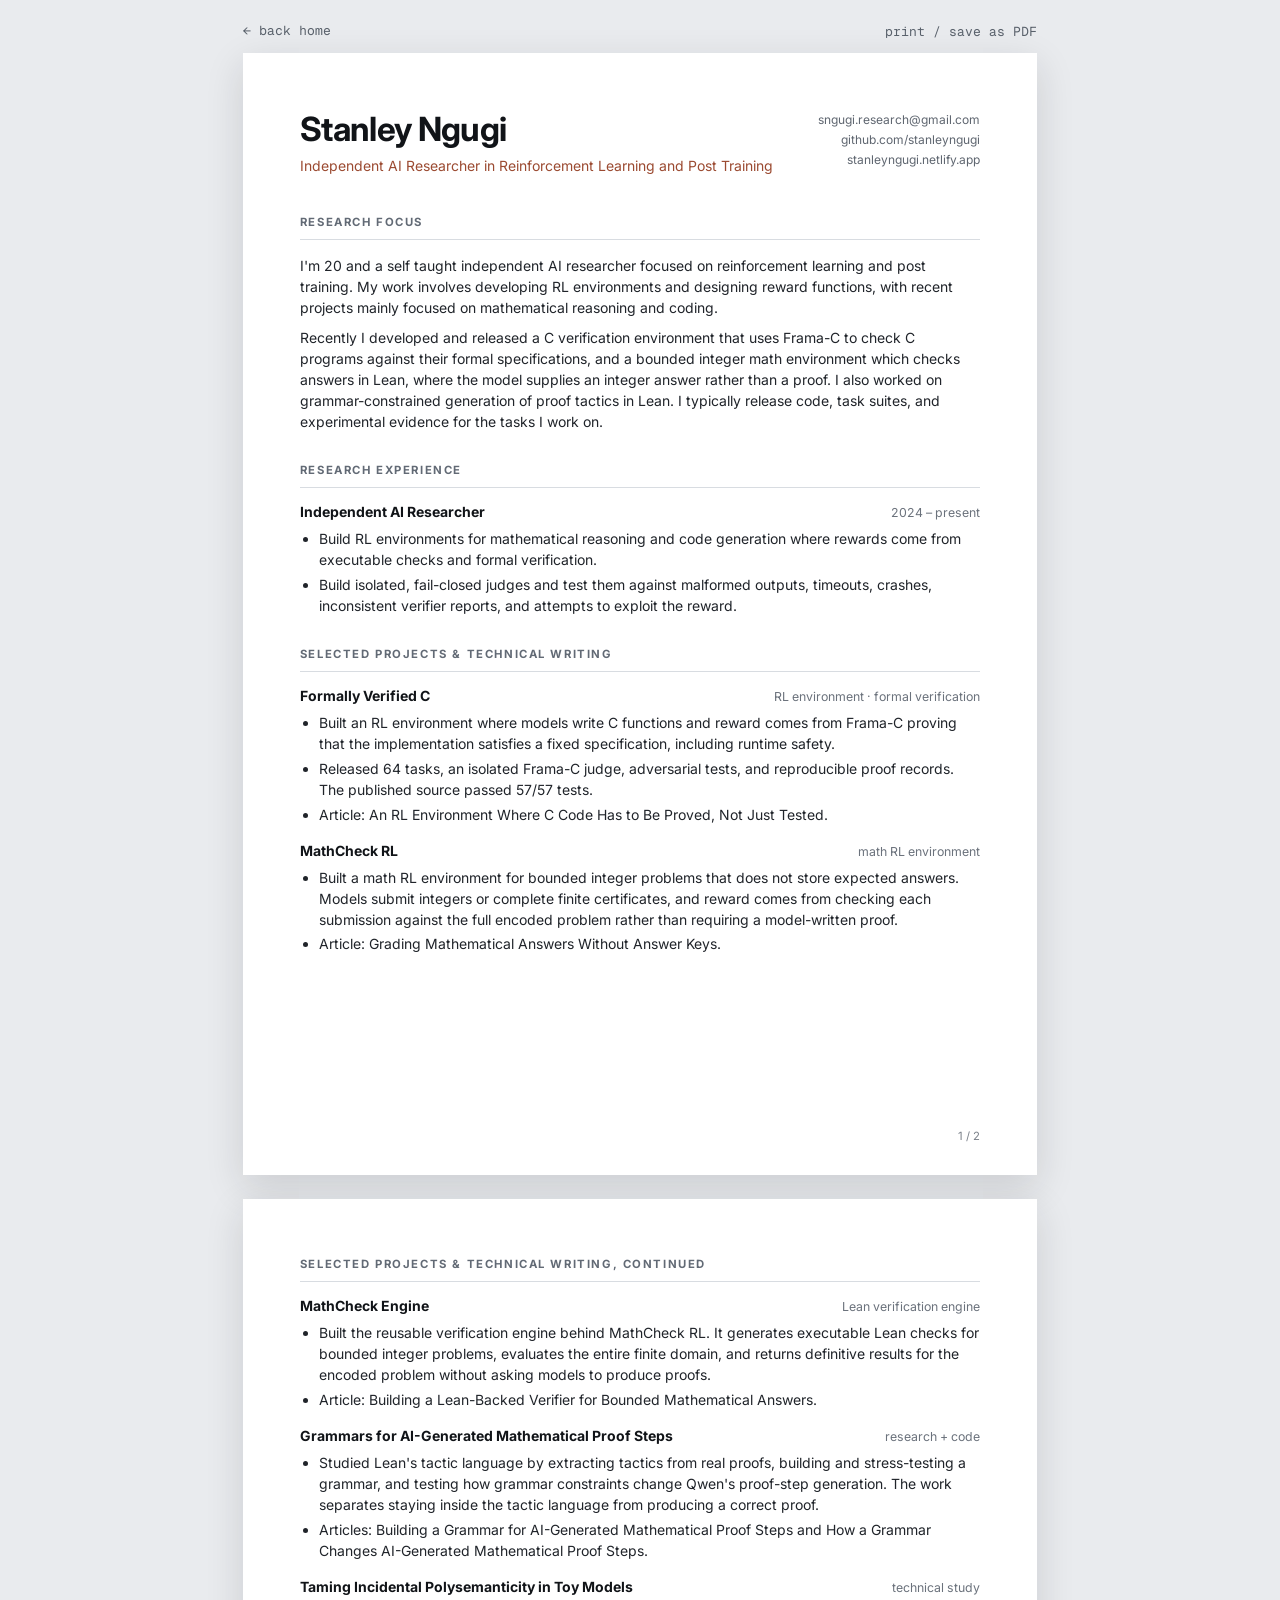
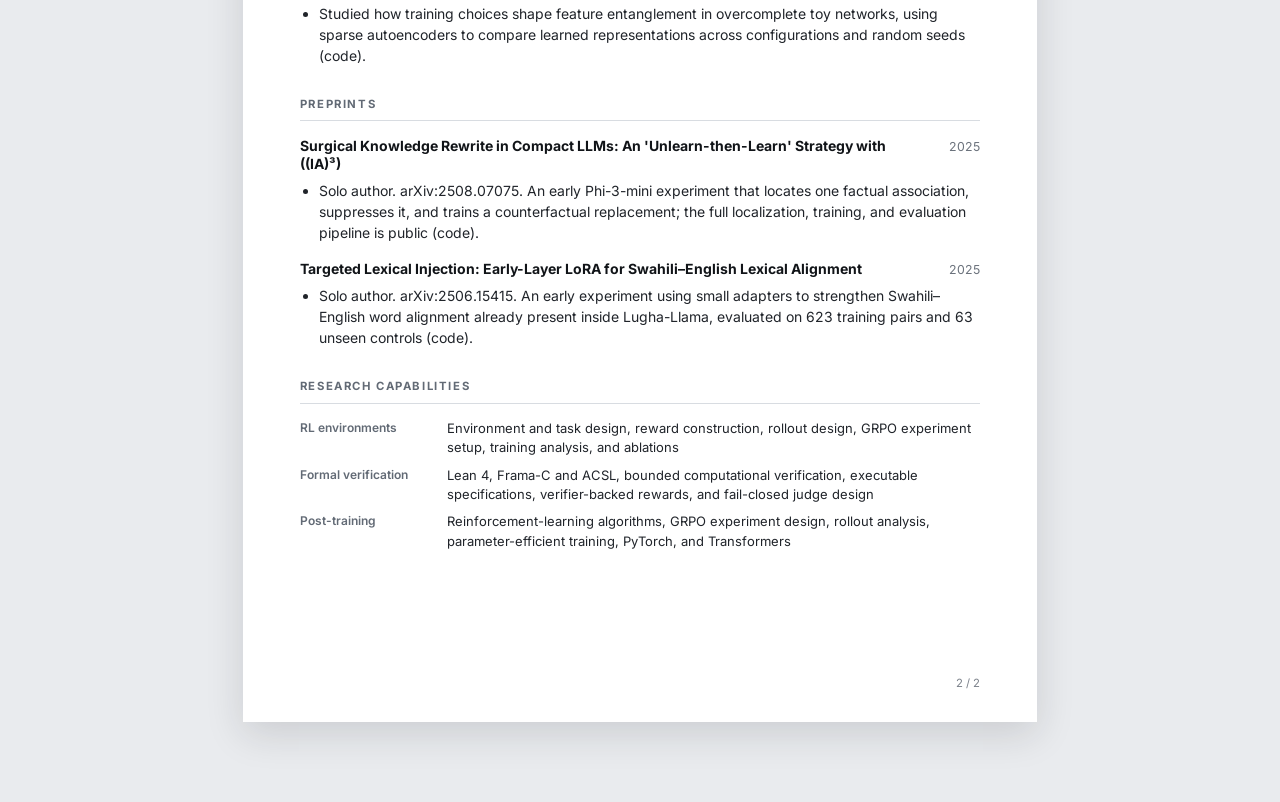
==== commit 36676a78: "Update research framing on homepage and CV" ====
--- a/cv.html
+++ b/cv.html
@@ -4,7 +4,7 @@
     <meta charset="UTF-8">
     <meta name="viewport" content="width=device-width, initial-scale=1.0">
     <title>CV - Stanley Ngugi</title>
-    <meta name="description" content="Curriculum vitae of Stanley Ngugi, researcher working on AI for formal methods and reinforcement learning environments.">
+    <meta name="description" content="Curriculum vitae of Stanley Ngugi, an independent AI researcher focused on reinforcement learning and post training, developing RL environments and reward functions.">
     <link rel="icon" href="/favicon.svg" type="image/svg+xml">
     <link rel="preconnect" href="https://fonts.googleapis.com">
     <link rel="preconnect" href="https://fonts.gstatic.com" crossorigin>
@@ -27,7 +27,7 @@
                 <div class="cv-topbar">
                     <div>
                         <h1 class="cv-name">Stanley Ngugi</h1>
-                        <div class="cv-role">Independent AI Researcher in RL Environments and Formal Methods</div>
+                        <div class="cv-role">Independent AI Researcher in Reinforcement Learning and Post Training</div>
                     </div>
                     <div class="cv-contact">
                         sngugi.research@gmail.com<br>
@@ -39,10 +39,10 @@
                 <section class="cv-section">
                     <h2>Research Focus</h2>
                     <p>
-                        I'm a 20-year-old self-taught independent AI researcher focused on
-                        reinforcement learning for language model post-training, particularly
-                        in mathematical reasoning and coding. My work involves developing
-                        RL environments and designing reward functions for these tasks.
+                        I'm 20 and a self taught independent AI researcher focused on reinforcement
+                        learning and post training. My work involves developing RL environments
+                        and designing reward functions, with recent projects mainly focused on
+                        mathematical reasoning and coding.
                     </p>
                     <p>
                         Recently I developed and released a C verification environment that uses Frama-C to check C programs against their formal specifications, and a bounded integer math environment which checks answers in Lean, where the model supplies an integer answer rather than a proof. I also worked on grammar-constrained generation of proof tactics in Lean. I typically release code, task suites, and experimental evidence for the tasks I work on.
--- a/styles.css
+++ b/styles.css
@@ -133,26 +133,66 @@
 }
 
 .pill-primary {
-  background: var(--accent);
-  color: #0B0B10;
-  font-weight: 700;
-  font-size: 16px;
-  padding: 11px 24px;
-  border-radius: 8px;
+  background: rgba(247, 140, 108, 0.08);
+  color: var(--text);
+  border: 1px solid rgba(247, 140, 108, 0.25);
+  font-weight: 600;
+  font-size: 14px;
+  padding: 6px 12px;
+  border-radius: 6px;
+  transition: background 0.2s ease, border-color 0.2s ease, color 0.2s ease;
 }
 
 .pill-primary:hover {
-  opacity: 0.88;
+  background: rgba(247, 140, 108, 0.14);
+  border-color: var(--accent);
+  color: var(--bright);
+}
+
+[data-theme="light"] .pill-primary {
+  background: rgba(193, 95, 60, 0.06);
+  border-color: rgba(193, 95, 60, 0.22);
+}
+
+[data-theme="light"] .pill-primary:hover {
+  background: rgba(193, 95, 60, 0.11);
 }
 
 .pill-primary::after {
   display: none;
 }
 
+.email-contact {
+  display: inline-flex;
+  align-items: center;
+  gap: 8px;
+}
+
 .copy-email {
-  color: var(--text);
-  cursor: copy;
-  position: relative;
+  color: var(--muted);
+  background: none;
+  border: 0;
+  padding: 2px;
+  font: inherit;
+  font-size: 12px;
+  cursor: pointer;
+}
+
+.copy-email:focus-visible {
+  outline: 2px solid var(--accent);
+  outline-offset: 3px;
+}
+
+.visually-hidden {
+  position: absolute;
+  width: 1px;
+  height: 1px;
+  padding: 0;
+  margin: -1px;
+  overflow: hidden;
+  clip-path: inset(50%);
+  white-space: nowrap;
+  border: 0;
 }
 
 .copy-email:hover {
@@ -486,61 +526,119 @@
 }
 
 /* ---------- CV ---------- */
+.cv-body {
+  background: #e9ebee;
+  color: #20242a;
+  font-family: 'Inter', system-ui, sans-serif;
+  line-height: 1.45;
+}
+
+.cv-toolbar {
+  width: 210mm;
+  max-width: calc(100% - 32px);
+  margin: 22px auto 12px;
+  display: flex;
+  align-items: center;
+  justify-content: space-between;
+  color: #59616b;
+  font-family: 'Geist Mono', ui-monospace, monospace;
+  font-size: 13px;
+}
+
+.cv-toolbar a:hover,
+.cv-toolbar .print-btn:hover {
+  color: #111418;
+}
+
+.cv-document {
+  padding: 0 0 56px;
+}
+
+.cv-sheet {
+  position: relative;
+  width: 210mm;
+  min-height: 297mm;
+  margin: 0 auto 24px;
+  padding: 15mm 15mm 18mm;
+  background: #fff;
+  color: #20242a;
+  box-shadow: 0 12px 36px rgba(25, 30, 38, 0.14);
+}
+
+.cv-sheet::after {
+  content: attr(data-page);
+  position: absolute;
+  right: 15mm;
+  bottom: 8mm;
+  color: #7b818a;
+  font-size: 8.5pt;
+}
+
 .cv-page {
-  font-size: 14px;
-  line-height: 1.65;
+  font-size: 10.5pt;
+  line-height: 1.5;
 }
 
 .cv-topbar {
   display: flex;
   justify-content: space-between;
   gap: 20px;
-  margin-bottom: 36px;
+  margin-bottom: 10mm;
 }
 
 .cv-name {
+  margin: 0;
   font-family: 'Inter', system-ui, sans-serif;
-  font-size: 28px;
+  font-size: 25pt;
   font-weight: 700;
   letter-spacing: -0.02em;
-  color: var(--bright);
-  line-height: 1.3;
+  color: #111418;
+  line-height: 1.15;
 }
 
 .cv-role {
-  color: var(--accent);
-  font-size: 14px;
-  margin-top: 4px;
+  color: #9b4a31;
+  font-size: 10.5pt;
+  margin-top: 2mm;
 }
 
 .cv-contact {
-  color: var(--muted);
-  font-size: 12.5px;
-  line-height: 2;
+  color: #5f6670;
+  font-size: 9pt;
+  line-height: 1.7;
   text-align: right;
 }
 
 .cv-contact a:hover {
-  color: var(--accent);
+  color: #9b4a31;
 }
 
 .cv-section {
-  margin-top: 36px;
+  margin-top: 8mm;
+}
+
+.cv-section > p + p {
+  margin-top: 2.5mm;
+}
+
+.cv-section-first {
+  margin-top: 0;
 }
 
 .cv-section > h2 {
-  font-size: 12px;
-  font-weight: 600;
+  font-size: 8.5pt;
+  font-weight: 700;
   text-transform: uppercase;
   letter-spacing: 0.14em;
-  color: var(--muted);
-  padding-bottom: 8px;
-  border-bottom: 1px solid var(--border);
-  margin-bottom: 16px;
+  color: #626a75;
+  padding-bottom: 2mm;
+  border-bottom: 1px solid #d8dce1;
+  margin-bottom: 4mm;
 }
 
 .cv-item {
-  margin-bottom: 17px;
+  margin-bottom: 4.5mm;
+  break-inside: avoid;
 }
 
 .cv-item-head {
@@ -551,50 +649,52 @@
 }
 
 .cv-item-title {
-  font-weight: 600;
-  color: var(--bright);
-  line-height: 1.5;
+  font-weight: 700;
+  color: #111418;
+  line-height: 1.35;
 }
 
 .cv-item-title a:hover {
-  color: var(--accent);
+  color: #9b4a31;
 }
 
 .cv-item-sub {
-  color: var(--muted);
+  color: #6b727c;
   white-space: nowrap;
-  font-size: 13px;
+  font-size: 9.25pt;
+  margin-left: 4mm;
 }
 
 .cv-item ul {
-  margin: 6px 0 0 18px;
+  margin: 1.5mm 0 0 5mm;
 }
 
 .cv-item li {
-  margin-bottom: 4px;
+  margin-bottom: 1mm;
 }
 
 .cv-skills {
   display: grid;
-  grid-template-columns: 140px 1fr;
-  gap: 8px 20px;
+  grid-template-columns: 34mm 1fr;
+  gap: 2mm 5mm;
 }
 
 .cv-skills dt {
-  color: var(--muted);
-  font-size: 13px;
+  color: #626a75;
+  font-size: 9pt;
+  font-weight: 600;
 }
 
 .cv-skills dd {
-  font-size: 13.5px;
+  font-size: 9.75pt;
 }
 
 .print-btn {
   background: none;
-  color: var(--muted);
+  color: inherit;
   border: none;
   font-family: inherit;
-  font-size: 14px;
+  font-size: inherit;
   cursor: pointer;
   position: relative;
 }
@@ -606,14 +706,11 @@
 @media print {
   @page {
     size: A4;
-    margin: 15mm;
+    margin: 0;
   }
 
   body {
     background: #fff !important;
-    color: #111 !important;
-    font-size: 11px;
-    line-height: 1.55;
     font-family: 'Inter', system-ui, sans-serif !important;
   }
 
@@ -621,30 +718,23 @@
     display: none !important;
   }
 
-  main {
+  .cv-document {
     padding: 0 !important;
   }
 
-  .cv-name, .cv-item-title, .article-header h1 {
-    color: #000 !important;
-  }
-
-  .cv-section > h2 {
-    color: #555 !important;
-    border-color: #ccc;
-  }
-
-  .cv-contact, .cv-item-sub, .cv-role, .cv-skills dt {
-    color: #666 !important;
-  }
-
-  a {
-    color: #111 !important;
-    text-decoration: none !important;
-  }
-
-  .cv-section {
-    break-inside: avoid;
+  .cv-sheet {
+    width: 210mm;
+    height: 297mm;
+    min-height: 297mm;
+    margin: 0;
+    box-shadow: none;
+    break-after: page;
+    page-break-after: always;
+  }
+
+  .cv-sheet:last-child {
+    break-after: auto;
+    page-break-after: auto;
   }
 }
 
@@ -707,16 +797,96 @@
     flex-direction: column;
     gap: 1px;
   }
-}
-
-/* MathCheck article navigation; scoped to the research posts. */
-.mathcheck-article .article-contents { margin: 1.5rem 0 2rem; padding: 1rem; border: 1px solid var(--border); border-radius: 6px; }
-.mathcheck-article .article-contents summary { cursor: pointer; font-weight: 600; }
-.mathcheck-article .article-contents ul { margin-bottom: 0; }
-.mathcheck-article .table-wrap { overflow-x: auto; max-width: 100%; }
-.mathcheck-article pre { overflow-x: auto; }
-
-/* Native MathML keeps formulas readable without a script dependency. */
+
+  .cv-item-sub {
+    margin-left: 0;
+  }
+}
+
+@media screen and (max-width: 860px) {
+  .cv-toolbar {
+    max-width: calc(100% - 32px);
+    margin-top: 16px;
+  }
+
+  .cv-document {
+    padding: 0 0 28px;
+  }
+
+  .cv-sheet {
+    width: calc(100% - 16px);
+    min-height: 0;
+    margin-bottom: 12px;
+    padding: 28px 24px 44px;
+  }
+
+  .cv-sheet::after {
+    right: 24px;
+    bottom: 16px;
+  }
+
+  .cv-topbar {
+    gap: 16px;
+    margin-bottom: 30px;
+  }
+
+  .cv-section {
+    margin-top: 28px;
+  }
+
+  .cv-section-first {
+    margin-top: 0;
+  }
+}
+
+/* CFG research articles: readable figures, navigation, and code on small screens. */
+.cfg-article .article-contents {
+  padding: 16px 20px;
+  border: 1px solid var(--border);
+  border-radius: 8px;
+  margin: 28px 0;
+  font-size: 15px;
+}
+.cfg-article .article-contents summary { cursor: pointer; color: var(--bright); font-weight: 600; }
+.cfg-article .article-contents nav { margin-top: 14px; }
+.cfg-article .article-contents ul { margin-bottom: 0; }
+.cfg-article figure { margin: 30px 0; }
+.cfg-article figure img { display: block; width: 100%; height: auto; border-radius: 10px; }
+.cfg-article figcaption { margin-top: 12px; font-size: 14px; line-height: 1.65; color: var(--subtle); }
+.cfg-article .table-wrap:focus-visible,
+.cfg-article summary:focus-visible { outline: 2px solid var(--accent); outline-offset: 4px; }
+.cfg-article .codehilite { margin-bottom: 24px; }
+.cfg-article pre { font-size: 15px; line-height: 1.6; tab-size: 4; }
+.cfg-article .codehilite .k, .cfg-article .codehilite .kn { color: var(--accent); }
+.cfg-article .codehilite .s, .cfg-article .codehilite .s1, .cfg-article .codehilite .s2 { color: #87cbb0; }
+.cfg-article .codehilite .c, .cfg-article .codehilite .c1 { color: var(--muted); }
+[data-theme="light"] .cfg-article .codehilite .s,
+[data-theme="light"] .cfg-article .codehilite .s1,
+[data-theme="light"] .cfg-article .codehilite .s2 { color: #236547; }
+.cfg-article h1, .cfg-article p, .cfg-article td { overflow-wrap: anywhere; }
+.cfg-article h2 { scroll-margin-top: 24px; }
+.cfg-article .article-artifacts { margin-top: 30px; font-size: 15px; }
+@media (max-width: 560px) {
+  .cfg-article pre { padding: 14px; font-size: 13px; }
+  .cfg-article figure { overflow-x: auto; }
+  .cfg-article figure img { min-width: 520px; }
+  .cfg-article .article-header h1 { font-size: 28px; }
+}
+.article-header .entry-date { white-space: normal; }
+.cfg-article pre code { font-size: inherit; }
+.mathcheck-article .mermaid { overflow-x: auto; font-size: 14px; }
+.mathcheck-article .mermaid svg { display: block; max-width: 100%; height: auto; margin: auto; }
+
+/* Native MathML formulas scroll within their container on narrow screens. */
 .mathcheck-article .math-display { max-width: 100%; overflow-x: auto; padding: 0.5rem 0; margin-bottom: 20px; }
 .mathcheck-article .math-display math { display: block; width: max-content; margin: 0.5rem auto; }
-.mathcheck-article .article-header .entry-date { white-space: normal; }
+
+
+/* Keep the full author name visible beside the research introduction. */
+.intro .intro-name {
+  font-family: 'Geist Mono', 'JetBrains Mono', ui-monospace, monospace;
+  font-size: 13px;
+  font-weight: 500;
+  color: var(--subtle);
+  margin-bottom: 16px;
+}
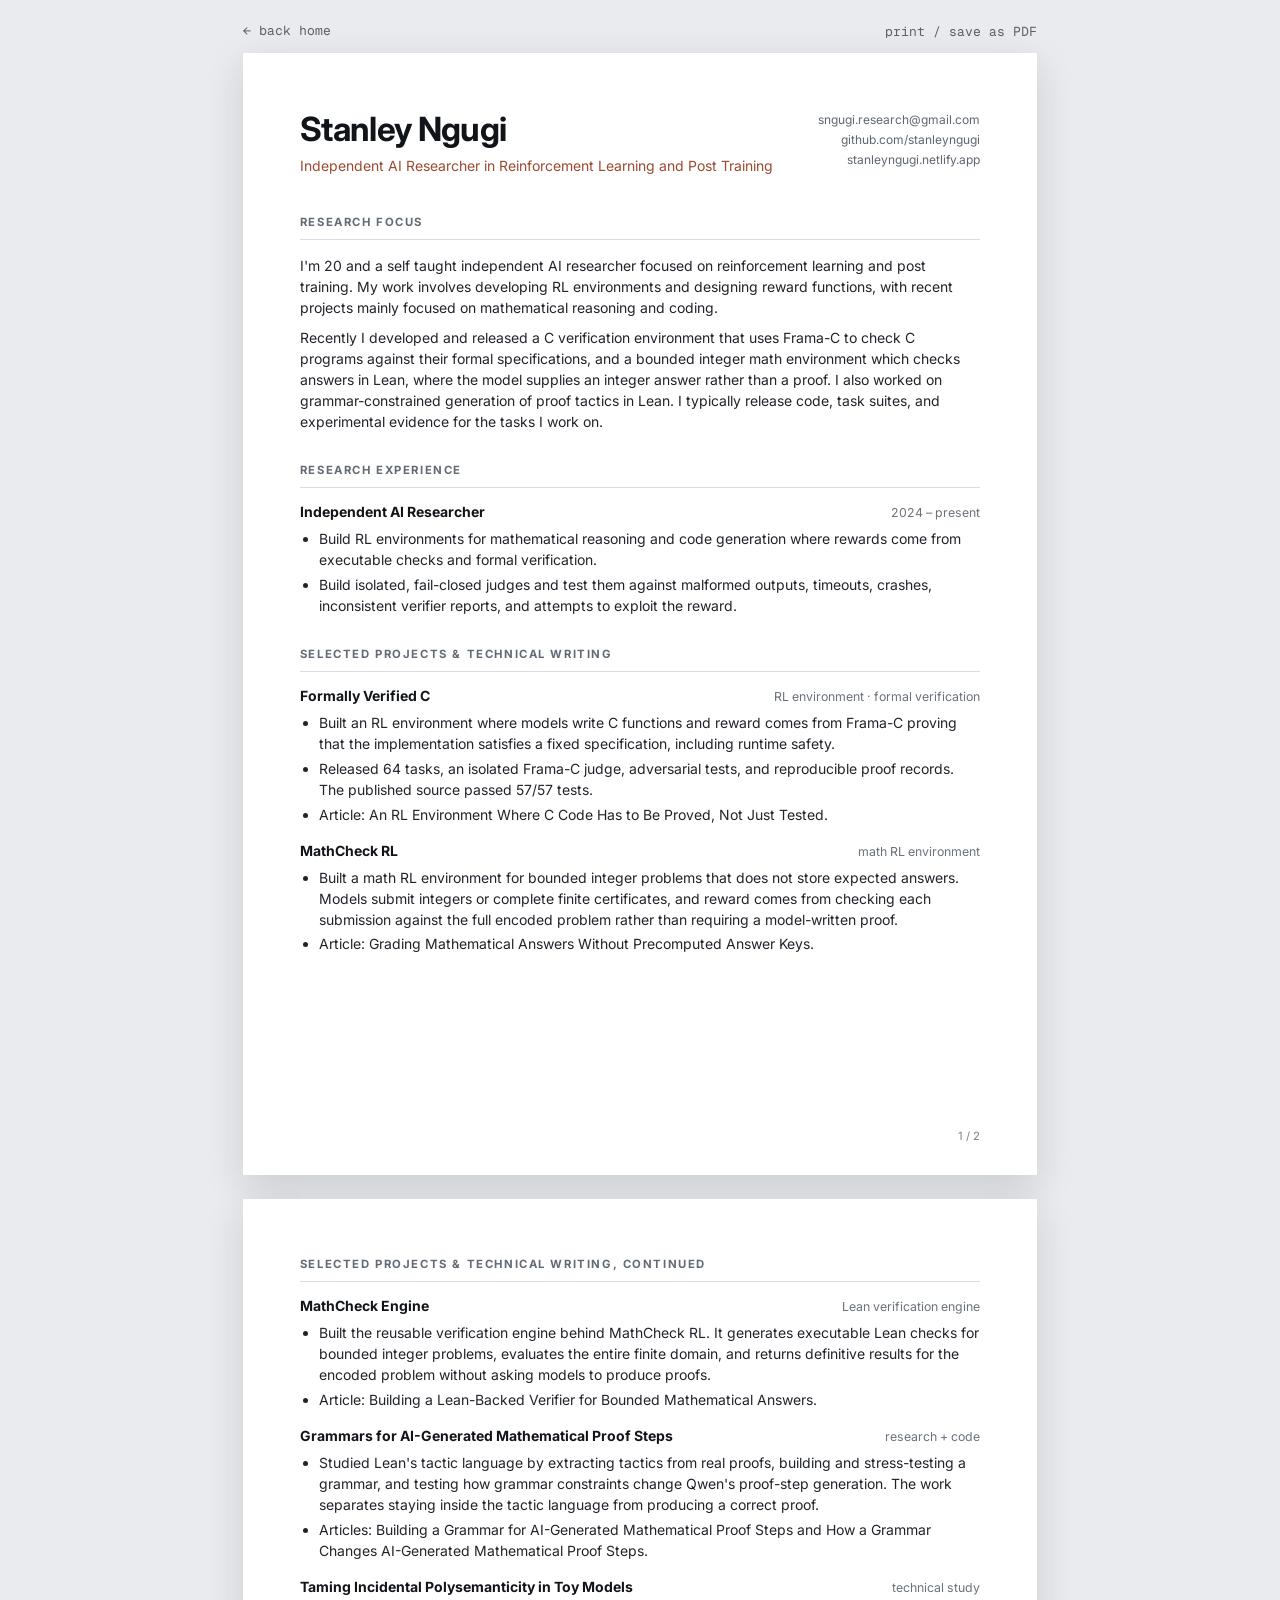
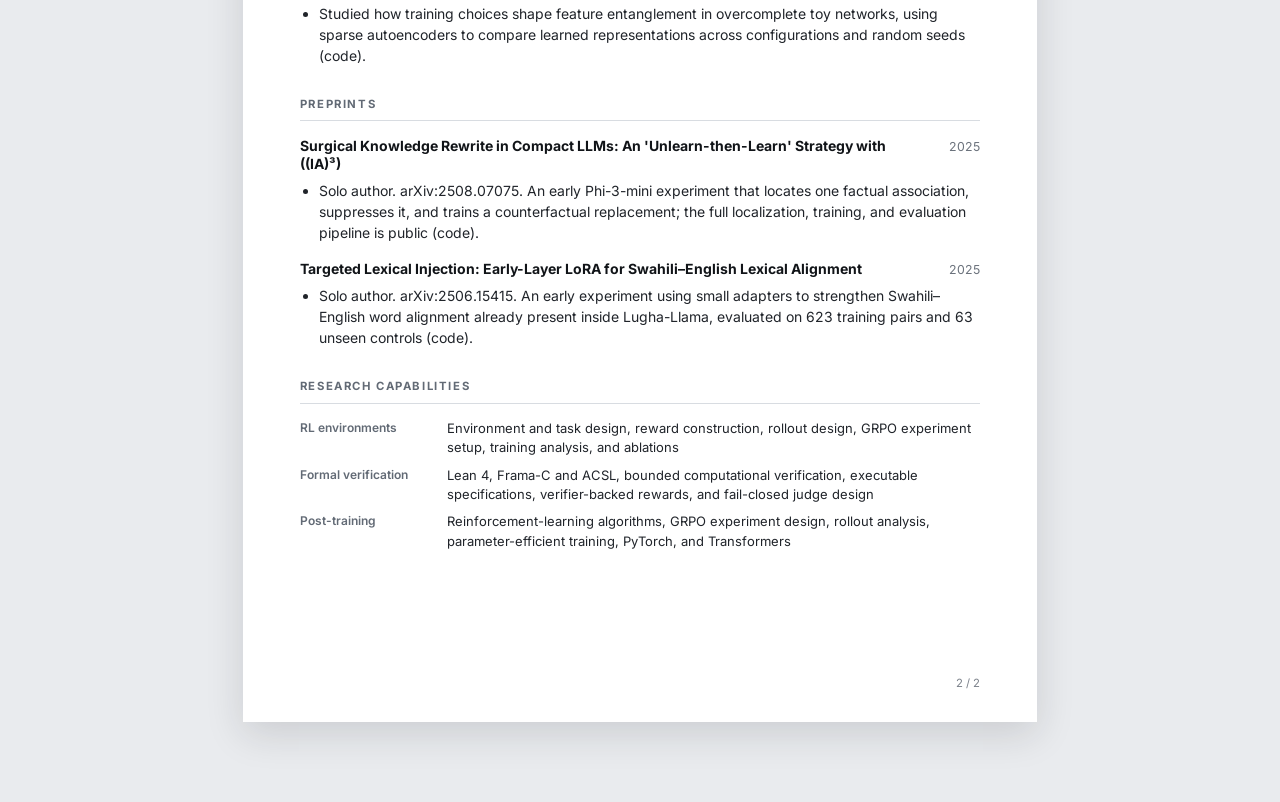
==== commit f0a128c7: "Align CV citation with revised MathCheck RL article title" ====
--- a/cv.html
+++ b/cv.html
@@ -83,7 +83,7 @@
                         </div>
                         <ul>
                             <li>Built a math RL environment for bounded integer problems that does not store expected answers. Models submit integers or complete finite certificates, and reward comes from checking each submission against the full encoded problem rather than requiring a model-written proof.</li>
-                            <li>Article: <a href="https://stanleyngugi.netlify.app/posts/mathcheck-rl">Grading Mathematical Answers Without Answer Keys</a>.</li>
+                            <li>Article: <a href="https://stanleyngugi.netlify.app/posts/mathcheck-rl">Grading Mathematical Answers Without Precomputed Answer Keys</a>.</li>
                         </ul>
                     </div>
                 </section>
